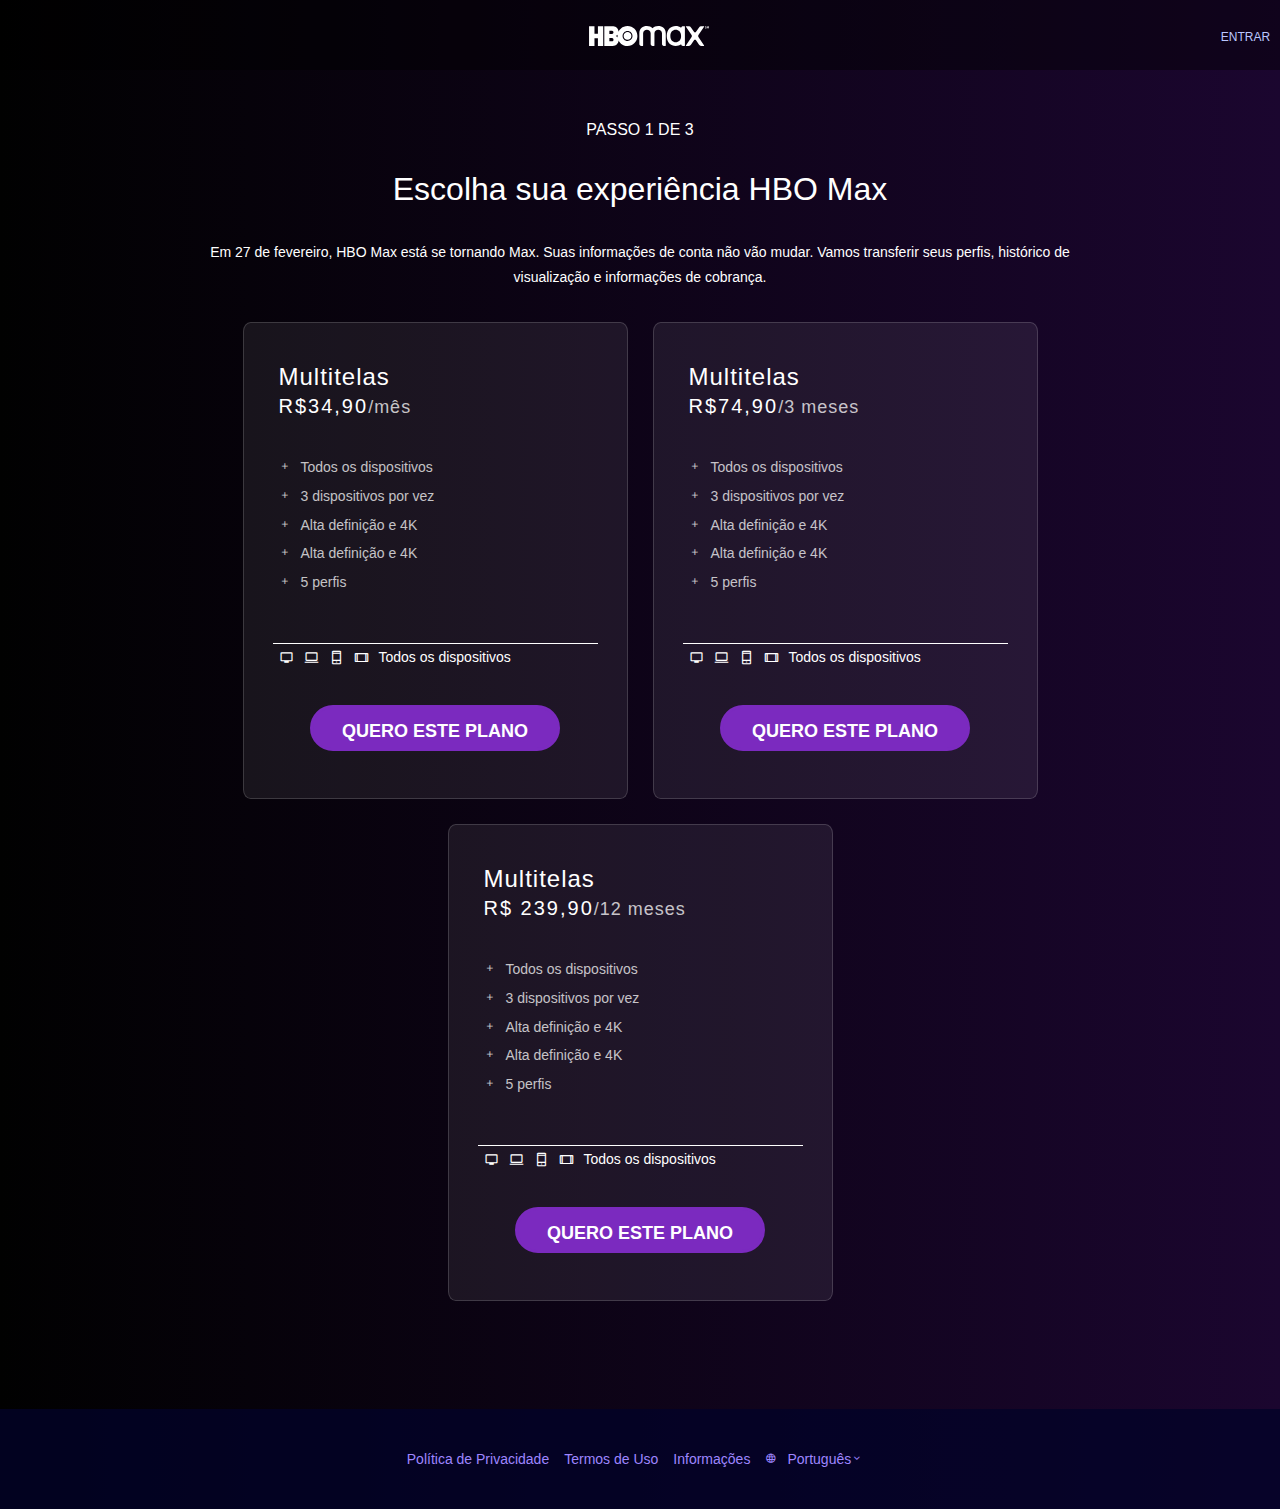
==== index.html @ c3f212cb "pagina 2 em processo" ====
<!DOCTYPE html>
<html lang="en">
<head>
    <meta charset="UTF-8">
    <meta name="viewport" content="width=device-width, initial-scale=1.0">
    <link rel="stylesheet" href="https://fonts.googleapis.com/css2?family=Material+Symbols+Outlined:opsz,wght,FILL,GRAD@20,400,0,0" />
    <link rel="stylesheet" href="css/styles.css">
    <link rel="shortcut icon" href="ico/hbo_icone.ico" type="image/x-icon">
     <title>HBO Max</title>
</head>

<body>
    <header id="cabecalo">
        <div id="logo">
                <svg version="1.1" x="0px" y="0px" width="120" height="52" viewBox="0 0 6020 1000" enable-background="new 0 0 6020 1000" xml:space="preserve" class="ce__Header__headerImage" aria-label="HBO Max"><g><path fill-rule="evenodd" clip-rule="evenodd" fill="#FFFFFF" d="M713.3,995.6H447.2V616.1H274.9v379.5H2.3V16.4h272.6v365.3
                h172.3V16.4h266.1V995.6L713.3,995.6z M1933.6,1000c272.6,0,495.1-226.8,495.1-502.7C2428.7,217,2206.2,0,1933.6,0
                c-275.9,0-415.5,200.7-449.3,282.4c0-121-121.1-266.1-261.7-266.1H767.9v979.3H1191c172.3,0,293.3-147.2,293.3-275.9
                C1522.5,799.3,1657.7,1000,1933.6,1000L1933.6,1000z M1157.2,602c39.2,0,70.9,38.2,70.9,81.8c0,45.8-31.6,84-70.9,84H1022V602
                H1157.2L1157.2,602z M1157.2,234.5c39.2,0,70.9,38.2,70.9,81.8s-31.6,81.8-70.9,81.8H1022V234.5H1157.2L1157.2,234.5z M1336,497.3
                c31.6-2.2,82.9-38.2,102.5-60c-7.6,26.2-7.6,109.1,0,135.2C1416.7,540.9,1367.6,502.7,1336,497.3L1336,497.3z M1685,497.3
                c0-137.9,112.1-249.5,250.2-248.6c138.5,0.8,249,113.7,247,252.3c-2,136.7-112.5,246-248.6,246C1796.2,747,1685,635.8,1685,497.3
                L1685,497.3z M1933.6,693.6c105.8,0,195.2-87.2,195.2-196.3s-89.4-195.2-195.2-195.2c-109.1,0-196.3,86.2-196.3,195.2
                C1737.3,606.3,1824.5,693.6,1933.6,693.6L1933.6,693.6z"></path><g><path fill="#FFFFFF" d="M3851,363c-5.5-237.3-173-362.9-378.9-362.9c-113.1,0-214.6,37.9-284,111.4
                    C3118.7,37.9,3017.2,0,2904.2,0c-206,0-373.6,125.8-378.9,363.4c-0.1,0.5-0.1,1-0.1,1.6v541c0,49.7,40.3,90,90,90h85
                    c8.3,0,15-6.7,15-15V365h0.1c3.6-117,86.8-179,188.9-179c102.1,0,185.3,62,188.9,179h0.1v541c0,49.7,40.3,90,90,90h85
                    c8.3,0,15-6.7,15-15V365h0.1c3.6-117,86.8-179,188.9-179c102.1,0,185.3,62,188.9,179h0.1v541c0,49.7,40.3,90,90,90h85
                    c8.3,0,15-6.7,15-15V365C3851.2,364.3,3851.1,363.6,3851,363z"></path><path fill="#FFFFFF" d="M5765,16h-144.2c-39.9,0-77.2,19.8-99.5,52.9l-159.4,236.4c-20.8,30.9-66.2,30.9-87,0L5115.5,68.9
                    C5093.2,35.8,5055.9,16,5016,16h-144.2c-9,0-14.4,10.1-9.3,17.5l284.7,422.1c20.5,30.4,20.5,70.2,0,100.7l-284.7,422.1
                    c-5,7.5,0.3,17.5,9.3,17.5H5016c39.9,0,77.2-19.8,99.5-52.9l159.4-236.4c20.8-30.9,66.2-30.9,87,0L5521.3,943
                    c22.3,33.1,59.6,52.9,99.5,52.9H5765c9,0,14.4-10.1,9.3-17.5l-284.7-422.1c-20.5-30.4-20.5-70.2,0-100.7l284.7-422.1
                    C5779.4,26.1,5774,16,5765,16z"></path><path fill="#FFFFFF" d="M4796.2,16h-85c-43.2,0-79.3,30.4-88,71c-75.8-57.5-170.4-87-273-87
                    c-248.9,0-450.7,173.2-450.7,500s201.8,500,450.7,500c101.9,0,195.9-29,271.4-85.8c4.2,45.8,42.7,81.8,89.6,81.8h85
                    c8.3,0,15-6.7,15-15V31C4811.2,22.7,4804.5,16,4796.2,16z M4350.2,813.9c-148.6,0-269.1-108.7-269.1-313.9
                    s120.5-313.9,269.1-313.9s269.1,108.7,269.1,313.9S4498.8,813.9,4350.2,813.9z"></path></g><g><path fill="#FFFFFF" d="M5856.6,122.1c-10.4,0-19.2-2.3-26.2-7c-7.1-4.6-12.1-11-15-19l17.7-10.4
                    c4.1,10.7,12.2,16.1,24.2,16.1c5.8,0,10-1.1,12.8-3.1c2.7-2.1,4-4.7,4-8c0-3.7-1.7-6.6-5-8.6s-9.2-4.3-17.7-6.7
                    c-4.7-1.4-8.7-2.8-11.9-4.2c-3.3-1.4-6.5-3.3-9.8-5.6s-5.7-5.3-7.4-8.9c-1.7-3.6-2.5-7.8-2.5-12.6c0-9.5,3.4-17.1,10.1-22.7
                    c6.8-5.6,14.9-8.5,24.4-8.5c8.5,0,16,2.1,22.4,6.2c6.5,4.2,11.5,9.9,15.1,17.3l-17.4,10c-4.2-9-10.9-13.5-20.1-13.5
                    c-4.3,0-7.7,1-10.1,2.9c-2.5,2-3.7,4.5-3.7,7.6c0,3.3,1.4,6,4.1,8c2.7,2.1,8,4.3,15.8,6.7c3.2,1,5.6,1.8,7.3,2.3
                    c1.7,0.6,3.9,1.4,6.8,2.6c2.8,1.2,5,2.2,6.6,3.2c1.5,1,3.3,2.4,5.3,4.1c2,1.7,3.5,3.4,4.6,5.2c1,1.8,2,4,2.7,6.5s1.1,5.3,1.1,8.3
                    c0,9.7-3.5,17.4-10.6,23.1C5877.1,119.3,5867.9,122.1,5856.6,122.1z"></path><path fill="#FFFFFF" d="M6017.7,15v105h-20.5V51.9l-29.5,48.8h-2.4l-29.5-48.6v68h-20.7V15h21.3l30.2,49.6l30-49.6
                    C5996.6,15,6017.7,15,6017.7,15z"></path></g></g></svg>
        </div>
        <div class="entrar">
                <a href="login.html" id="login"><p>ENTRAR</p></a>
        </div>
    </header>

    <article>
        <div class="Passos">
           <p>
            PASSO 1 DE 3
           </p>
        </div>

        <div class="titulo">
            <p>
            Escolha sua experiência HBO Max
            </p>
        </div>
        <div class="sub">
            <p>Em 27 de fevereiro, HBO Max está se tornando Max. Suas informações de conta não vão mudar. Vamos transferir seus perfis, histórico de visualização e informações de cobrança.</p>
        </div>
        <br>
        <div class="center">
            <div class="multi1">
                <p class="padrao">
                    Multitelas<br><span class="preco">R$34,90</span><span class="tempo">/mês</span>
                </p>

                <p class="detalhes">
                    <span class="material-symbols-outlined">add</span>Todos os dispositivos<br>
                    <span class="material-symbols-outlined">add</span>3 dispositivos por vez<br>
                    <span class="material-symbols-outlined">add</span>Alta definição e 4K<br>
                    <span class="material-symbols-outlined">add</span>Alta definição e 4K<br>
                    <span class="material-symbols-outlined">add</span>5 perfis
                </p>
                <div class="linha"></div>
                <div class="ico">
                    <div class="tv"><span class="material-symbols-outlined">tv</span></div>
                    <div class="note"><span class="material-symbols-outlined">computer</span></div>
                    <div class="celular"><span class="material-symbols-outlined">phone_iphone</span></div>
                    <div class="tablet"><span class="material-symbols-outlined">stay_primary_landscape</span></div>
                    <div class="subtexto">Todos os dispositivos</div>
                </div>

                <div class="button"><button class="comprar"><h1>QUERO ESTE PLANO</h1></button></div>
            
            </div>
    
            <div class="multi2">
                <p class="padrao">
                    Multitelas<br><span class="preco">R$74,90</span><span class="tempo">/3 meses</span>
                </p>

                <p class="detalhes">
                    <span class="material-symbols-outlined">add</span>Todos os dispositivos<br>
                    <span class="material-symbols-outlined">add</span>3 dispositivos por vez<br>
                    <span class="material-symbols-outlined">add</span>Alta definição e 4K<br>
                    <span class="material-symbols-outlined">add</span>Alta definição e 4K<br>
                    <span class="material-symbols-outlined">add</span>5 perfis
                </p>
                <div class="linha"></div>
                <div class="ico">
                    <div class="tv"><span class="material-symbols-outlined">tv</span></div>
                    <div class="note"><span class="material-symbols-outlined">computer</span></div>
                    <div class="celular"><span class="material-symbols-outlined">phone_iphone</span></div>
                    <div class="tablet"><span class="material-symbols-outlined">stay_primary_landscape</span></div>
                    <div class="subtexto">Todos os dispositivos</div>
                </div>

                <div class="button"><button class="comprar"><h1>QUERO ESTE PLANO</h1></button></div>
            </div>
        </div>

        <div class="center">
            <div class="multi3">
                <p class="padrao">
                    Multitelas<br><span class="preco">R$ 239,90</span><span class="tempo">/12 meses</span>
                </p>

                <p class="detalhes">
                    <span class="material-symbols-outlined">add</span>Todos os dispositivos<br>
                    <span class="material-symbols-outlined">add</span>3 dispositivos por vez<br>
                    <span class="material-symbols-outlined">add</span>Alta definição e 4K<br>
                    <span class="material-symbols-outlined">add</span>Alta definição e 4K<br>
                    <span class="material-symbols-outlined">add</span>5 perfis
                </p>
                <div class="linha"></div>
                <div class="ico">
                    <div class="tv"><span class="material-symbols-outlined">tv</span></div>
                    <div class="note"><span class="material-symbols-outlined">computer</span></div>
                    <div class="celular"><span class="material-symbols-outlined">phone_iphone</span></div>
                    <div class="tablet"><span class="material-symbols-outlined">stay_primary_landscape</span></div>
                    <div class="subtexto">Todos os dispositivos</div>
                </div>

                <div class="button"><button class="comprar"><h1>QUERO ESTE PLANO</h1></button></div>
            
            </div>
        </div>

        <br><br><br><br><br><br>
           
    </article>

    <footer>
        <div class="rodape">
            <div class="politica">Política de Privacidade</div>
            <div class="termos">Termos de Uso</div>
            <div class="info">Informações</div>
            <div class="idioma"><span class="material-symbols-outlined">language</span>Português<span class="material-symbols-outlined">expand_more</span></div>
        </div>
    </footer>
    
</body>
<script src="js/script.js"></script>
</html>
---- css/styles.css ----
body{
    background: rgb(1,1,1);
    background: linear-gradient(90deg, rgba(1,1,1,1) 0%, rgba(27,6,47,1) 100%, rgba(241,241,241,1) 100%, rgba(241,241,241,1) 100%);
   
    margin: 0;
}

#cabecalo{
  height: 70px;
  background-color: #00000066;
  width: 100%;
  display: inline-flex;
}

#logo{
    height: 37px;
    width: 120px;
    margin-left: 46%;
    margin-top: 10px;
    
}

.entrar{
    height: 70px;
    padding-top: 18px;
    padding-left: 40%;
    
}

#login{
    font-size: 12px;
    color: #BAC7FF;
    font-family: 'gil' , sans-serif;
    text-decoration: none;
}

.Passos{
    font-size: 16px;
    color: white;
    font-family: 'gil' , sans-serif;
    text-align: center;
    margin-top: 4%;
}

.titulo{
    font-size: 32px;
    color: white;
    font-family: 'gil' , sans-serif;
    text-align: center;
    text-decoration: none;
}

.sub{
    margin: auto;
    width: 862px;
    font-size: 14px;
    color: white;
    font-family: 'gil' , sans-serif;
    text-align: center;
    line-height: 25px;
}

.multi1{
    width: 383px;
    height: 475px;
    border-radius: 2%;
    border: 0.25px solid rgba(255, 255, 255, 0.161);
    background-color: rgba(255, 255, 255, 0.075);
    color: white;
    display: inline-block;
}

.multi2{
    width: 383px;
    height: 475px;
    border-radius: 2%;
    border: 0.25px solid rgba(255, 255, 255, 0.161);
    background-color: rgba(255, 255, 255, 0.075);
    color: white;
    display: inline-block;
    margin-left: 25px;
}

.center{
    display: flex;
    align-items: center;
    justify-content: center;
}


.padrao{
    font-size: 24px;
    color: white;
    font-family: 'gil' , sans-serif;
    margin-top: 40px;
    margin-left: 35px;
    letter-spacing: 1px;
}

.valor{
    font-size: 24px;
    color: white;
    font-family: 'gil' , sans-serif;
    margin-left: 35px;
}

.tempo{
    color: #FFFFFFBF ;
    font-size: 18px;
}

.detalhes{
    color: #FFFFFFBF ;
    font-size: 14px;
    margin-top: 40px;
    font-family: 'gil' , sans-serif;
    margin-left: 35px;
}

.material-symbols-outlined{
    font-size: smaller;
    padding-right: 10px;
    margin-bottom: 15px;
}

.preco{
    letter-spacing: 2px;
    font-size: 20px;
}

.linha{
    margin: auto;
    height: 1px;
    background-color: rgb(255, 255, 255);
    width: 325px;
    margin-top: 40px;
    margin-bottom: 5px;
}

.ico{
    font-size: large;
    font-family: 'gil' , sans-serif;
    display: flex;
    margin-left:35px ;

}

.subtexto{
    font-size: 14px;
}

.button{
    display: flex;
    align-items: center;
    justify-content: center;
    margin-top: 25px;
}

.comprar{
    background-color: #7B2ABF;
    border-radius: 25px;
    border: solid #7B2ABF;
    color: white;
    width: 250px;
    height: 46px;
    font-size: 9px;
    font-family:  'gil' , sans-serif;
    text-align: center;

}
.multi3{
    width: 383px;
    height: 475px;
    border-radius: 2%;
    border: 0.25px solid rgba(255, 255, 255, 0.161);
    background-color: rgba(255, 255, 255, 0.075);
    color: white;
    margin-top: 25px;
}

.rodape{
    width: 100%;
    height: 100px;
    background-color: #030328CC;
    color: #9E86FF;
    font-size: 14px;
    font-family:  'gil' , sans-serif;
    display: flex;
    align-items: center;
    justify-content: center;
}

.termos{
    margin-left: 15px;
}

.info{
    margin-left: 15px;
}


.idioma{
    margin-top: 12px;
    margin-left: 15px;
}



@font-face {
    font-family: 'gil';
    src: url('Gilroy-Regular.ttf') format('truetype');
    font-weight: normal;
}
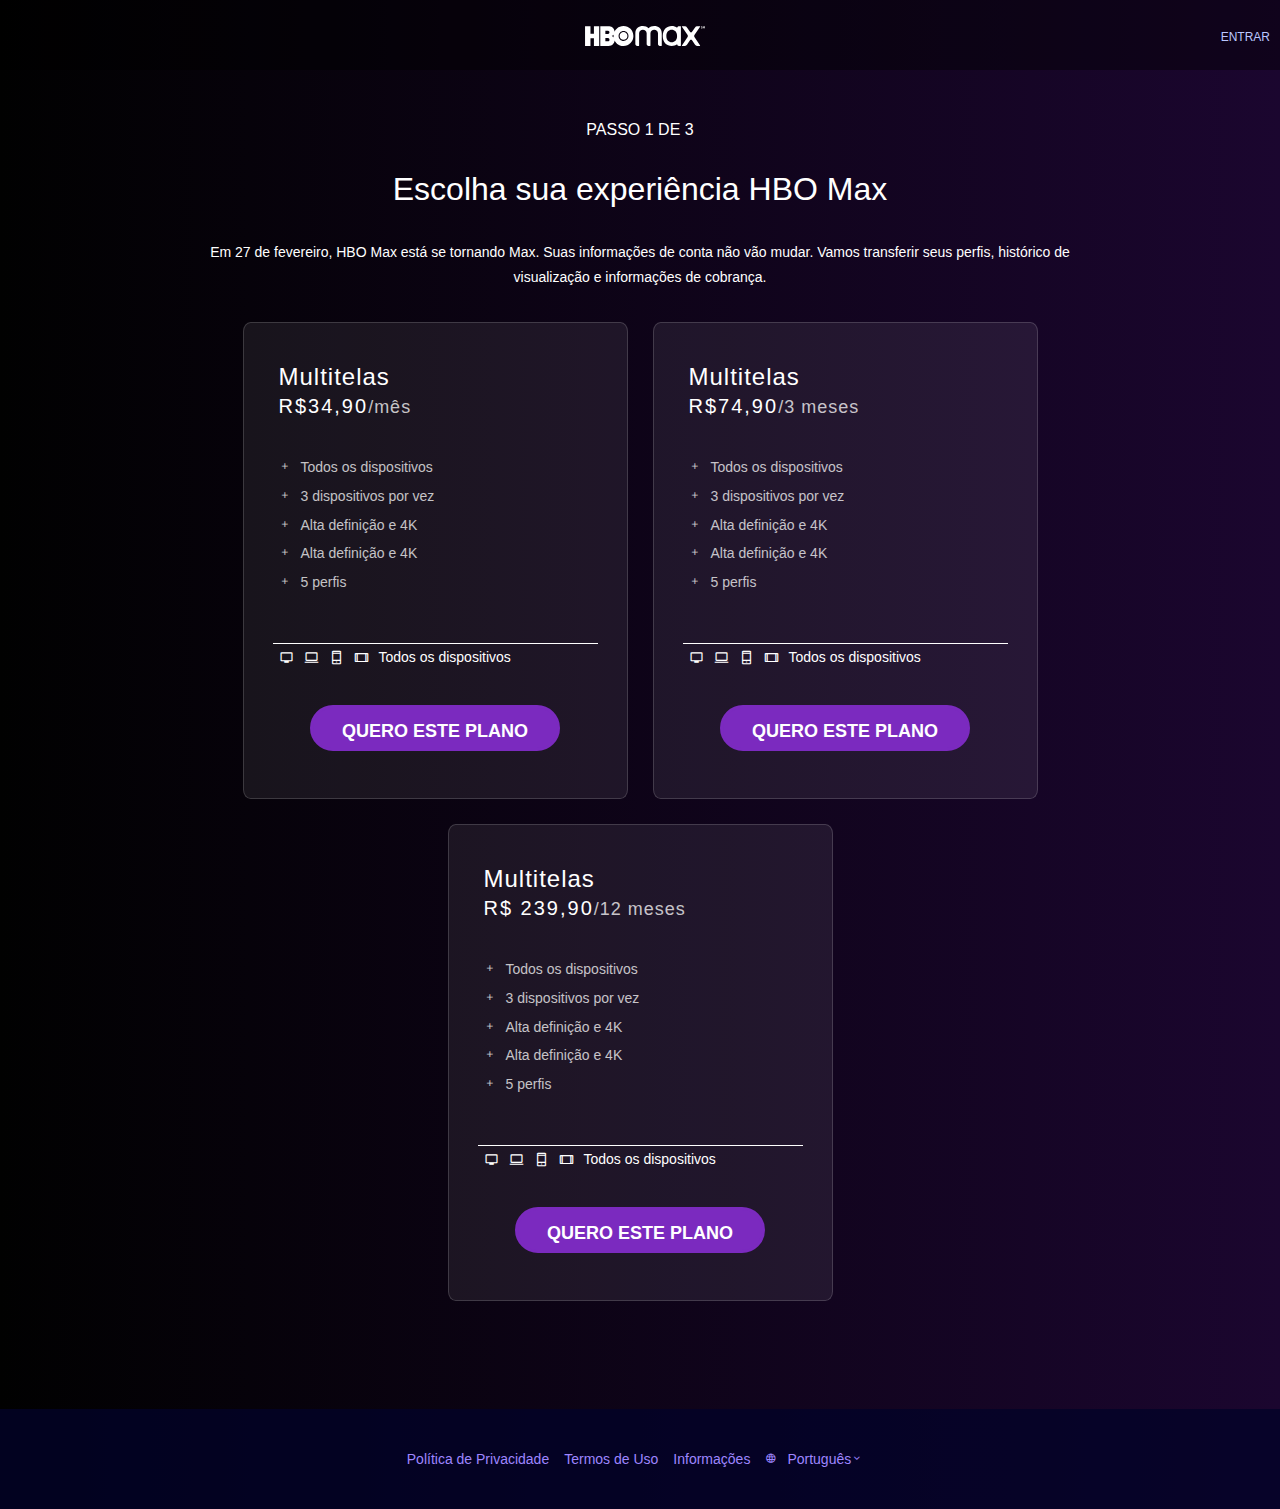
==== commit 40916274: "Pagina de pagamento concluida" ====
--- a/index.html
+++ b/index.html
@@ -12,6 +12,7 @@
 <body>
     <header id="cabecalo">
         <div id="logo">
+            <a href="index.html">
                 <svg version="1.1" x="0px" y="0px" width="120" height="52" viewBox="0 0 6020 1000" enable-background="new 0 0 6020 1000" xml:space="preserve" class="ce__Header__headerImage" aria-label="HBO Max"><g><path fill-rule="evenodd" clip-rule="evenodd" fill="#FFFFFF" d="M713.3,995.6H447.2V616.1H274.9v379.5H2.3V16.4h272.6v365.3
                 h172.3V16.4h266.1V995.6L713.3,995.6z M1933.6,1000c272.6,0,495.1-226.8,495.1-502.7C2428.7,217,2206.2,0,1933.6,0
                 c-275.9,0-415.5,200.7-449.3,282.4c0-121-121.1-266.1-261.7-266.1H767.9v979.3H1191c172.3,0,293.3-147.2,293.3-275.9
@@ -39,6 +40,7 @@
                     c1.7,0.6,3.9,1.4,6.8,2.6c2.8,1.2,5,2.2,6.6,3.2c1.5,1,3.3,2.4,5.3,4.1c2,1.7,3.5,3.4,4.6,5.2c1,1.8,2,4,2.7,6.5s1.1,5.3,1.1,8.3
                     c0,9.7-3.5,17.4-10.6,23.1C5877.1,119.3,5867.9,122.1,5856.6,122.1z"></path><path fill="#FFFFFF" d="M6017.7,15v105h-20.5V51.9l-29.5,48.8h-2.4l-29.5-48.6v68h-20.7V15h21.3l30.2,49.6l30-49.6
                     C5996.6,15,6017.7,15,6017.7,15z"></path></g></g></svg>
+                </a>
         </div>
         <div class="entrar">
                 <a href="login.html" id="login"><p>ENTRAR</p></a>
@@ -83,7 +85,7 @@
                     <div class="subtexto">Todos os dispositivos</div>
                 </div>
 
-                <div class="button"><button class="comprar"><h1>QUERO ESTE PLANO</h1></button></div>
+                <div class="button"><button class="comprar"><a href="pagament.html"><h1>QUERO ESTE PLANO</h1></a></button></div>
             
             </div>
     
@@ -108,7 +110,7 @@
                     <div class="subtexto">Todos os dispositivos</div>
                 </div>
 
-                <div class="button"><button class="comprar"><h1>QUERO ESTE PLANO</h1></button></div>
+                <div class="button"><button class="comprar"><a href="pagament.html"><h1>QUERO ESTE PLANO</h1></a></button></div>
             </div>
         </div>
 
@@ -134,7 +136,7 @@
                     <div class="subtexto">Todos os dispositivos</div>
                 </div>
 
-                <div class="button"><button class="comprar"><h1>QUERO ESTE PLANO</h1></button></div>
+                <div class="button"><button class="comprar"><a href="pagament.html"><h1>QUERO ESTE PLANO</h1></a></button></div>
             
             </div>
         </div>
--- a/css/styles.css
+++ b/css/styles.css
@@ -1,7 +1,6 @@
 body{
     background: rgb(1,1,1);
     background: linear-gradient(90deg, rgba(1,1,1,1) 0%, rgba(27,6,47,1) 100%, rgba(241,241,241,1) 100%, rgba(241,241,241,1) 100%);
-   
     margin: 0;
 }
 
@@ -9,22 +8,29 @@
   height: 70px;
   background-color: #00000066;
   width: 100%;
-  display: inline-flex;
-}
-
+  display: flex;
+  align-items: center;
+ 
+}
 #logo{
-    height: 37px;
-    width: 120px;
-    margin-left: 46%;
-    margin-top: 10px;
-    
-}
+    padding-top: 5px;
+    margin: auto;
+    text-align: center;
+    display: flex;
+    justify-content: center;
+    align-items: center;
+    padding-left: 10px;
+}
+
 
 .entrar{
+    position: absolute;
     height: 70px;
+    padding-right: 10px;
     padding-top: 18px;
-    padding-left: 40%;
-    
+    top: 0;
+    right: 0;
+   
 }
 
 #login{
@@ -32,6 +38,7 @@
     color: #BAC7FF;
     font-family: 'gil' , sans-serif;
     text-decoration: none;
+
 }
 
 .Passos{
@@ -204,6 +211,11 @@
     margin-left: 15px;
 }
 
+a{
+    text-decoration: none;
+    color: white;
+}
+
 
 
 @font-face {
